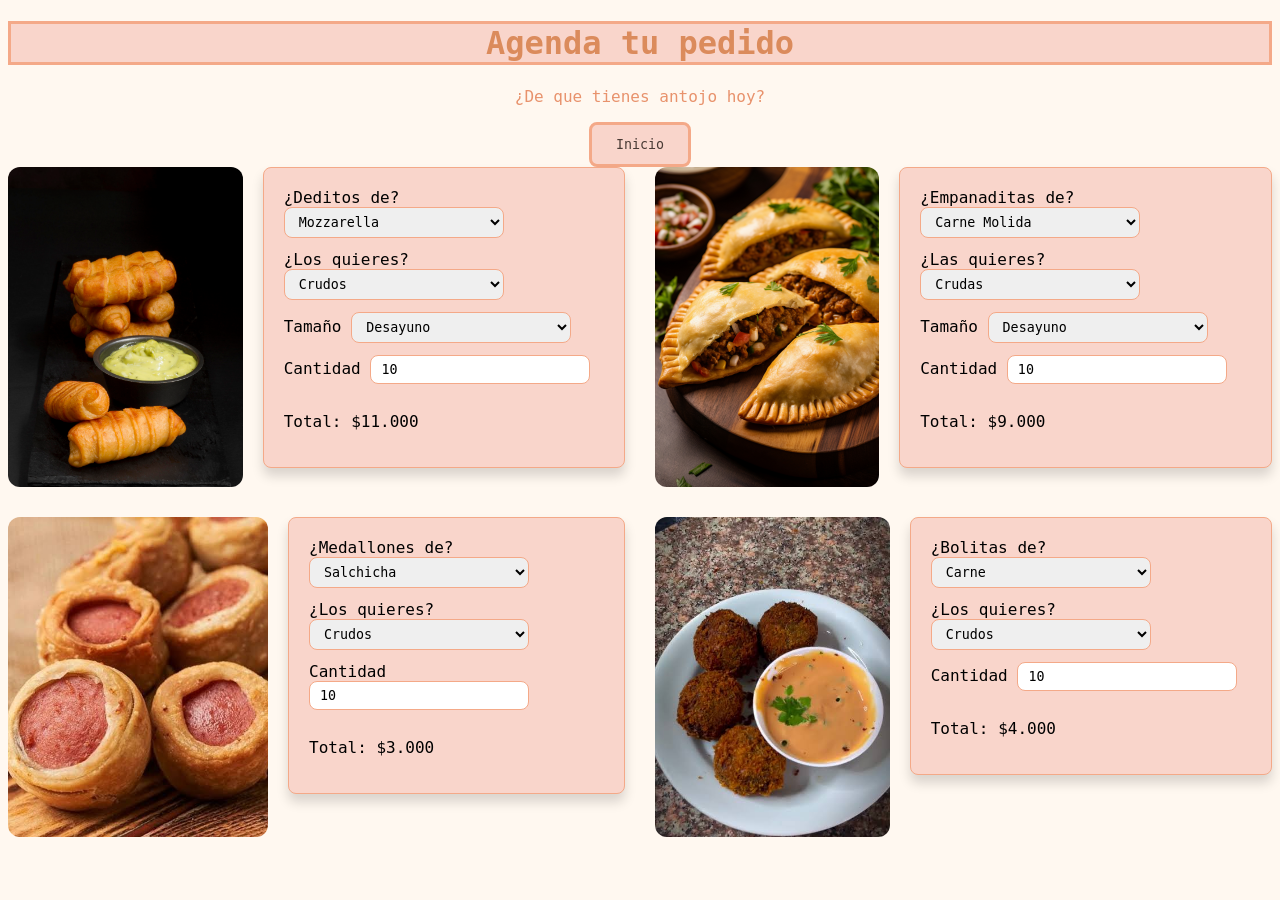
==== menu.html @ 490e7492 "Add files via upload" ====
<!DOCTYPE html>
<html lang="es">

<head>
    <meta charset="UTF-8">
    <meta name="viewport" content="width=device-width, initial-scale=1.0">
    <link rel="stylesheet" href="estilos_menu.css">
    <title>Menu</title>
</head>

<body>
    <h1 class="menu2">Agenda tu pedido</h1>
    <p class="descripcion">¿De que tienes antojo hoy?</p>
    <button class="menu"><a href="index.html">Inicio</a></button>
    <div class="catalogo">
        <div class="fila-productos">
            <img src="deditos4.jpg" alt="imagen del producto (Deditos)">
            <div class="productos">
                <label>
                    ¿Deditos de?
                    <select class="sabor">
                        <option value="700">Mozzarella</option>
                        <option value="300">Bocadillo</option>
                        <option value="300">Queso Costeño</option>
                        <option value="400">Mixto Bocadillo/Queso Costeño</option>
                        <option value="400">Mixto Bocadillo/Mozzarella</option>
                        <option value="400">Mixto Queso Costeño/Mozzarella</option>
                    </select>
                </label>
                <label>
                    ¿Los quieres?
                    <select class="estado-de-coccion">
                        <option value="100">Crudos</option>
                        <option value="200">Fritos</option>
                    </select>
                </label>
                <label>
                    Tamaño
                    <select class="porcion">
                        <option value="300">Desayuno</option>
                        <option value="100">Cóctel</option>
                        <option value="200">Merienda</option>
                    </select>
                </label>
                <label>
                    Cantidad
                    <input type="number" class="cantidad" value="10" min="10">
                </label>
                <p>Total: <span class="resultado">0</span></p>
            </div>
        </div>
        <div class="fila-productos">
            <img src="empanaditas1.jpg" alt="imagen del producto (Empanaditas)">
            <div class="productos">
                <label>
                    ¿Empanaditas de?
                    <select class="sabor">
                        <option value="500">Carne Molida</option>
                        <option value="500">Pollo</option>
                        <option value="500">Carne Desmechada</option>
                        <option value="500">Hawaiana</option>
                        <option value="500">Jamon con queso</option>
                    </select>
                </label>
                <label>
                    ¿Las quieres?
                    <select class="estado-de-coccion">
                        <option value="100">Crudas</option>
                        <option value="200">Fritas</option>
                    </select>
                </label>
                <label>
                    Tamaño
                    <select class="porcion">
                        <option value="300">Desayuno</option>
                        <option value="100">Cóctel</option>
                        <option value="200">Merienda</option>
                    </select>
                </label>
                <label>
                    Cantidad
                    <input type="number" class="cantidad" value="10" min="10">
                </label>
                <p>Total: <span class="resultado">0</span></p>
            </div>
        </div>
        <div class="fila-productos">
            <img src="medallon1.jpeg" alt="imagen del producto (Medallones)">
            <div class="productos">
                <label>
                    ¿Medallones de?
                    <select class="sabor">
                        <option value="200">Salchicha</option>
                        <option value="200">Pollo</option>
                    </select>
                </label>
                <label>
                    ¿Los quieres?
                    <select class="estado-de-coccion">
                        <option value="100">Crudos</option>
                        <option value="200">Fritos</option>
                    </select>
                </label>
                <label>
                    Cantidad
                    <input type="number" class="cantidad" value="10" min="10">
                </label>
                <p>Total: <span class="resultado">0</span></p>
            </div>
        </div>

        <div class="fila-productos">
            <img src="bolitasdecarne1.png" alt="imagen del producto (Bolitas de Carne y lenteja)">
            <div class="productos">
                <label>
                    ¿Bolitas de?
                    <select class="sabor">
                        <option value="300">Carne</option>
                        <option value="200">Lenteja</option>
                    </select>
                </label>
                <label>
                    ¿Los quieres?
                    <select class="estado-de-coccion">
                        <option value="100">Crudos</option>
                        <option value="200">Fritos</option>
                    </select>
                </label>
                <label>
                    Cantidad
                    <input type="number" class="cantidad" value="10" min="10">
                </label>
                <p>Total: <span class="resultado">0</span></p>
            </div>
        </div>
    </div>
    <script src="menu.js"></script>

</body>

</html>
---- estilos_menu.css ----
:root {
  --fondo: #FFF8F0;
  --texto: #4A3B35;
  --principal: #F4A988;
  --principal-hover: #E8926C;
  --acento: #F9D5CB;
}


a {
  text-decoration: none;
  color: inherit;
}


body{
    background-color: var(--fondo);
    font-family: Fira Code, monospace;
}

.descripcion{
    text-align: center;
    color: var(--principal-hover);
}

select, input{
    width: 220px;
    box-sizing: border-box;
    border: 1px solid var(--principal);
    border-radius: 8px;
    padding: 6px 10px;
    font-family: inherit;
}

.catalogo{
    display: grid;
    grid-template-columns: repeat(auto-fit, minmax(580px, 1fr));
    gap: 30px;
}

.fila-productos{
    display: flex;
    align-items: flex-start;
    min-height: 320px;
    gap: 20px;
   
}

 .fila-productos img{
    width: 260px;
    height: 320px;
    object-fit: cover;
    border-radius: 12px;
}

.productos{
    max-width: 700px;
    padding: 20px;
    border: 1px solid var(--principal);
    border-radius: 8px;
    background-color: var(--acento);
    box-shadow: 0 8px 12px rgba(0, 0, 0, 0.15);
    display: flex;
    flex-direction: column;gap: 12px;
    align-items: flex-start;
}

.menu2{
    text-align: center;
    color: #db8b5c;
    border:solid #F4A988;
    background-color: #F9D5CB ;
}

.menu{
    font-family: Fira Code, monospace;
    padding: 12px 24px;
    border-radius: 8px;
    color: var(--texto);
    text-align: center;
    border: solid var(--principal);
    background-color: var(--acento);
    transition: background-color 1.5s, font-size 1.5s;
    display: block;
    margin: 0 auto;
}

.menu:hover{
    font-family: Fira Code, monospace;
    font-size: 20px;
    color: goldenrod;
    background-color: var(--acento);
    transition: background-color 1.5s, font-size 1.5s;
    border: solid var(--principal-hover);
}
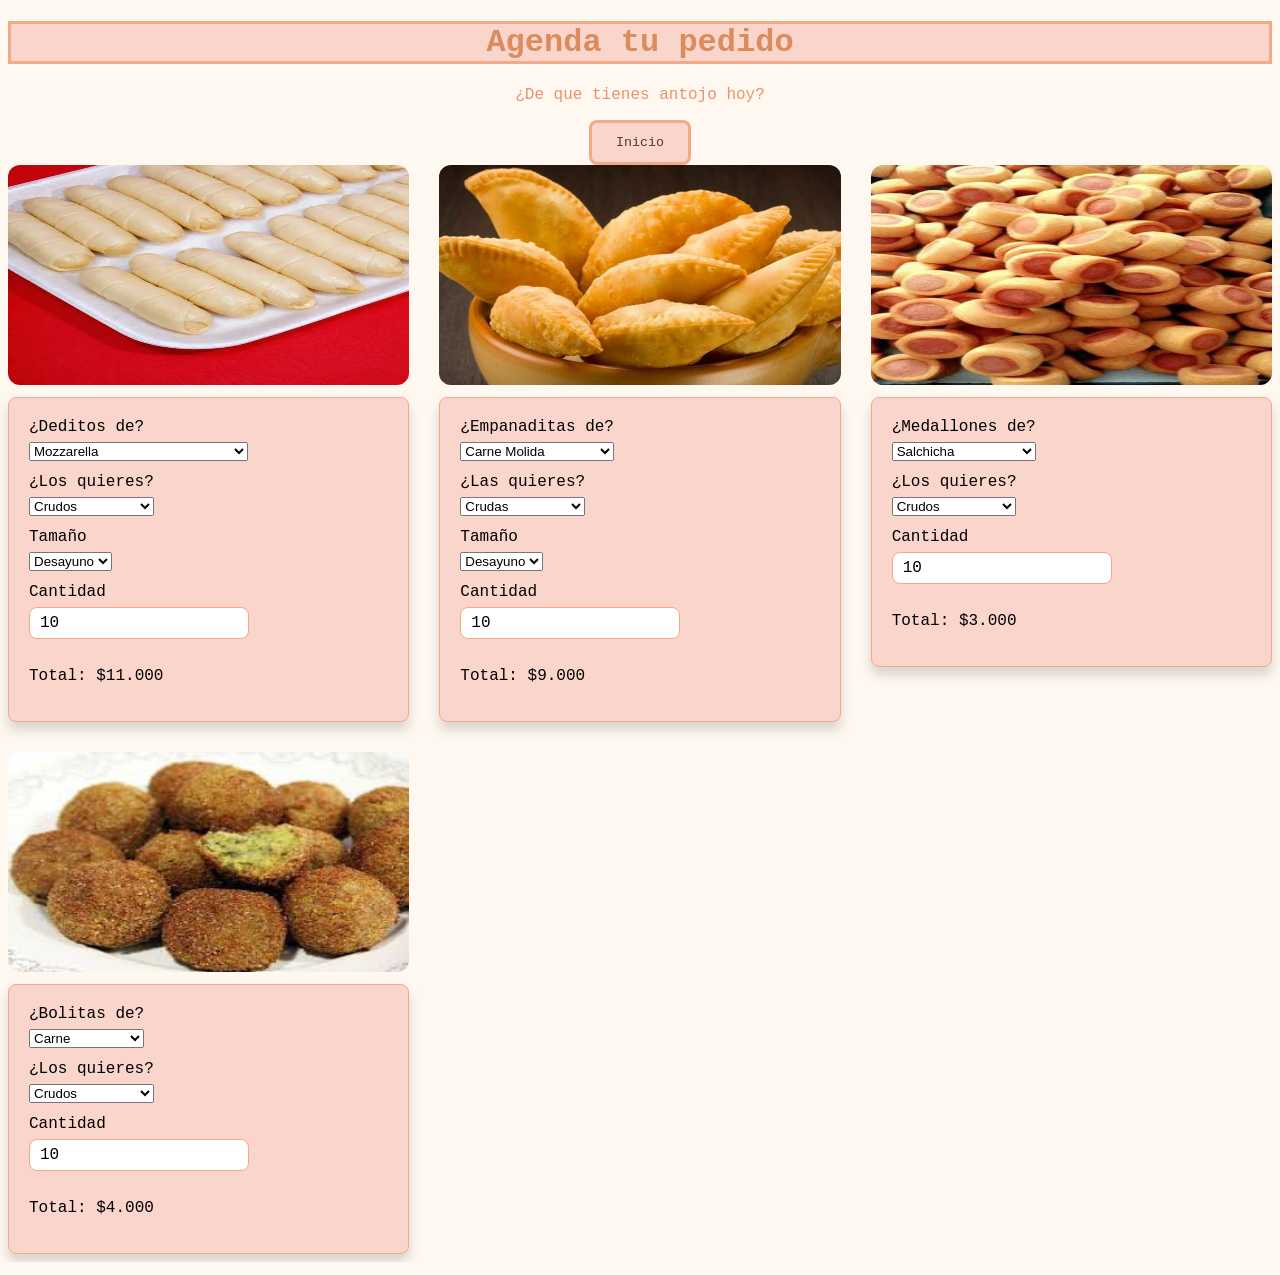
==== commit 301dd589: "Add files via upload" ====
--- a/menu.html
+++ b/menu.html
@@ -14,7 +14,7 @@
     <button class="menu"><a href="index.html">Inicio</a></button>
     <div class="catalogo">
         <div class="fila-productos">
-            <img src="deditos4.jpg" alt="imagen del producto (Deditos)">
+            <img src="deditos.jpg" alt="imagen del producto (Deditos)">
             <div class="productos">
                 <label>
                     ¿Deditos de?
@@ -50,7 +50,7 @@
             </div>
         </div>
         <div class="fila-productos">
-            <img src="empanaditas1.jpg" alt="imagen del producto (Empanaditas)">
+            <img src="empanaditas.jpg" alt="imagen del producto (Empanaditas)">
             <div class="productos">
                 <label>
                     ¿Empanaditas de?
@@ -85,7 +85,7 @@
             </div>
         </div>
         <div class="fila-productos">
-            <img src="medallon1.jpeg" alt="imagen del producto (Medallones)">
+            <img src="medallon.jpg" alt="imagen del producto (Medallones)">
             <div class="productos">
                 <label>
                     ¿Medallones de?
@@ -110,7 +110,7 @@
         </div>
 
         <div class="fila-productos">
-            <img src="bolitasdecarne1.png" alt="imagen del producto (Bolitas de Carne y lenteja)">
+            <img src="bolitasdecarne.jpg" alt="imagen del producto (Bolitas de Carne y lenteja)">
             <div class="productos">
                 <label>
                     ¿Bolitas de?
--- a/estilos_menu.css
+++ b/estilos_menu.css
@@ -1,59 +1,81 @@
 :root {
-  --fondo: #FFF8F0;
-  --texto: #4A3B35;
-  --principal: #F4A988;
-  --principal-hover: #E8926C;
-  --acento: #F9D5CB;
+    --fondo: #FFF8F0;
+    --texto: #4A3B35;
+    --principal: #F4A988;
+    --principal-hover: #E8926C;
+    --acento: #F9D5CB;
+}
+
+*, *::before, *::after {
+    box-sizing: border-box;
+}
+
+img {
+    max-width: 100%;
 }
 
 
 a {
-  text-decoration: none;
-  color: inherit;
+    text-decoration: none;
+    color: inherit;
 }
 
 
-body{
+body {
     background-color: var(--fondo);
     font-family: Fira Code, monospace;
 }
 
-.descripcion{
+.descripcion {
     text-align: center;
     color: var(--principal-hover);
 }
 
-select, input{
+label {
+    display: flex;
+    flex-direction: column;
+    gap: 6px;
+}
+
+deditos4.jpg
+select,
+input {
     width: 220px;
     box-sizing: border-box;
     border: 1px solid var(--principal);
     border-radius: 8px;
     padding: 6px 10px;
     font-family: inherit;
+    max-width: 100%;
+    font-size: 16px;
 }
 
-.catalogo{
+@media (max-width: 600px) {
+    h1 {
+        font-size: 20px;
+    }
+}
+
+.fila-productos {
+    display: flex;
+    flex-direction: column;
+    gap: 12px;
+}
+
+.fila-productos img {
+    width: 100%;
+    height: 220px;
+    border-radius: 12px;
+    object-position: center 50%;
+}
+
+.catalogo {
     display: grid;
-    grid-template-columns: repeat(auto-fit, minmax(580px, 1fr));
+    grid-template-columns: repeat(auto-fit, minmax(min(100%, 300px), 1fr));
     gap: 30px;
 }
 
-.fila-productos{
-    display: flex;
-    align-items: flex-start;
-    min-height: 320px;
-    gap: 20px;
-   
-}
-
- .fila-productos img{
-    width: 260px;
-    height: 320px;
-    object-fit: cover;
-    border-radius: 12px;
-}
-
-.productos{
+.productos {
     max-width: 700px;
     padding: 20px;
     border: 1px solid var(--principal);
@@ -61,18 +83,19 @@
     background-color: var(--acento);
     box-shadow: 0 8px 12px rgba(0, 0, 0, 0.15);
     display: flex;
-    flex-direction: column;gap: 12px;
+    flex-direction: column;
+    gap: 12px;
     align-items: flex-start;
 }
 
-.menu2{
+.menu2 {
     text-align: center;
     color: #db8b5c;
-    border:solid #F4A988;
-    background-color: #F9D5CB ;
+    border: solid #F4A988;
+    background-color: #F9D5CB;
 }
 
-.menu{
+.menu {
     font-family: Fira Code, monospace;
     padding: 12px 24px;
     border-radius: 8px;
@@ -85,11 +108,11 @@
     margin: 0 auto;
 }
 
-.menu:hover{
+.menu:hover {
     font-family: Fira Code, monospace;
     font-size: 20px;
     color: goldenrod;
     background-color: var(--acento);
     transition: background-color 1.5s, font-size 1.5s;
     border: solid var(--principal-hover);
-}
+}
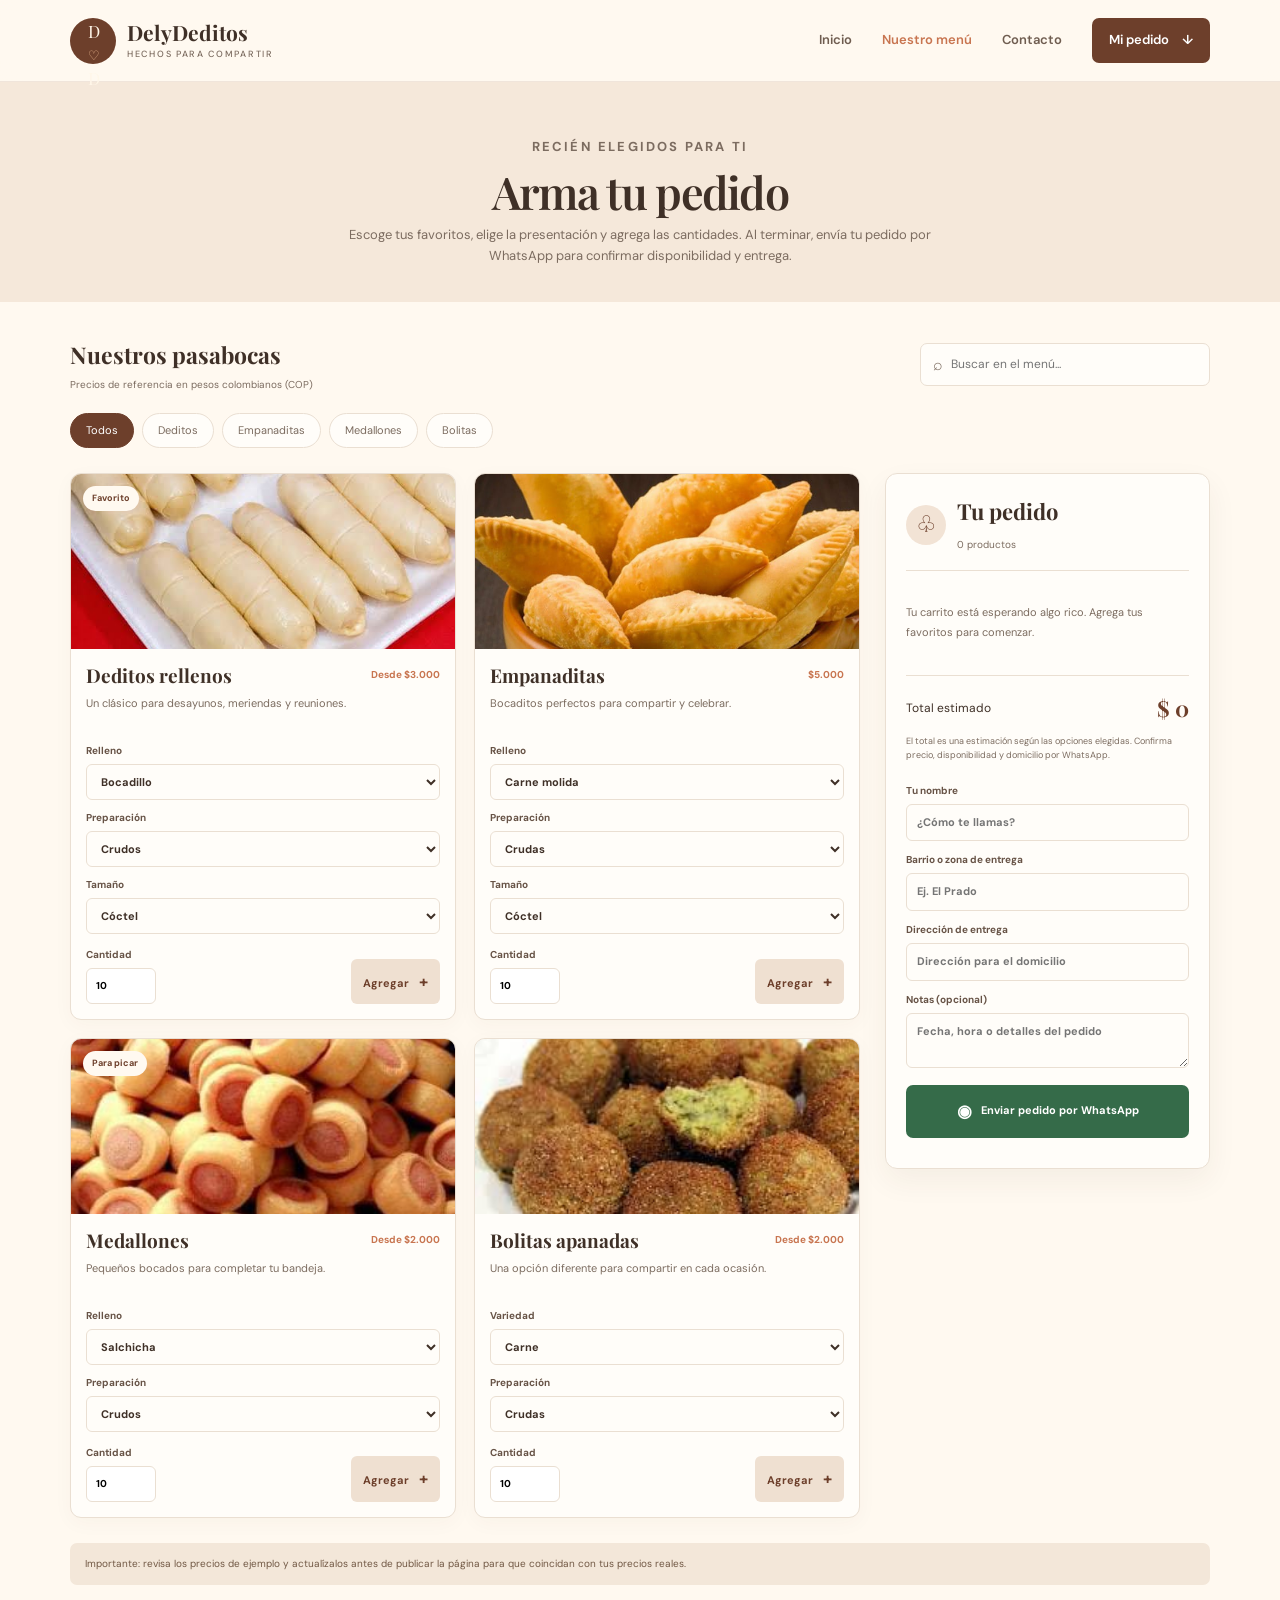
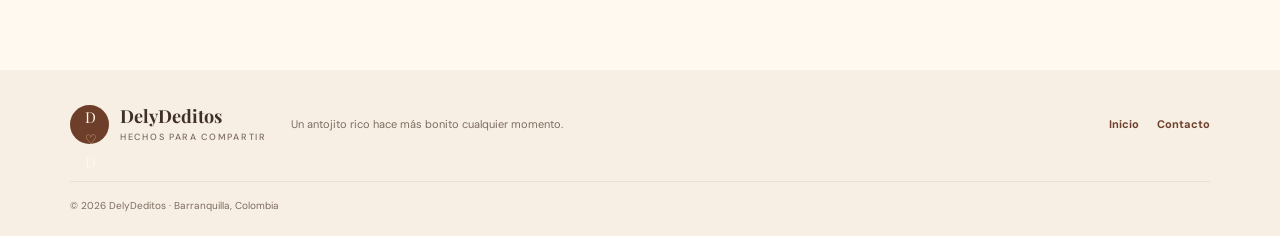
==== commit c3bcd208: "Add files via upload" ====
--- a/menu.html
+++ b/menu.html
@@ -1,141 +1,85 @@
-<!DOCTYPE html>
-<html lang="es">
-
-<head>
-    <meta charset="UTF-8">
-    <meta name="viewport" content="width=device-width, initial-scale=1.0">
-    <link rel="stylesheet" href="estilos_menu.css">
-    <title>Menu</title>
-</head>
-
-<body>
-    <h1 class="menu2">Agenda tu pedido</h1>
-    <p class="descripcion">¿De que tienes antojo hoy?</p>
-    <button class="menu"><a href="index.html">Inicio</a></button>
-    <div class="catalogo">
-        <div class="fila-productos">
-            <img src="deditos.jpg" alt="imagen del producto (Deditos)">
-            <div class="productos">
-                <label>
-                    ¿Deditos de?
-                    <select class="sabor">
-                        <option value="700">Mozzarella</option>
-                        <option value="300">Bocadillo</option>
-                        <option value="300">Queso Costeño</option>
-                        <option value="400">Mixto Bocadillo/Queso Costeño</option>
-                        <option value="400">Mixto Bocadillo/Mozzarella</option>
-                        <option value="400">Mixto Queso Costeño/Mozzarella</option>
-                    </select>
-                </label>
-                <label>
-                    ¿Los quieres?
-                    <select class="estado-de-coccion">
-                        <option value="100">Crudos</option>
-                        <option value="200">Fritos</option>
-                    </select>
-                </label>
-                <label>
-                    Tamaño
-                    <select class="porcion">
-                        <option value="300">Desayuno</option>
-                        <option value="100">Cóctel</option>
-                        <option value="200">Merienda</option>
-                    </select>
-                </label>
-                <label>
-                    Cantidad
-                    <input type="number" class="cantidad" value="10" min="10">
-                </label>
-                <p>Total: <span class="resultado">0</span></p>
-            </div>
-        </div>
-        <div class="fila-productos">
-            <img src="empanaditas.jpg" alt="imagen del producto (Empanaditas)">
-            <div class="productos">
-                <label>
-                    ¿Empanaditas de?
-                    <select class="sabor">
-                        <option value="500">Carne Molida</option>
-                        <option value="500">Pollo</option>
-                        <option value="500">Carne Desmechada</option>
-                        <option value="500">Hawaiana</option>
-                        <option value="500">Jamon con queso</option>
-                    </select>
-                </label>
-                <label>
-                    ¿Las quieres?
-                    <select class="estado-de-coccion">
-                        <option value="100">Crudas</option>
-                        <option value="200">Fritas</option>
-                    </select>
-                </label>
-                <label>
-                    Tamaño
-                    <select class="porcion">
-                        <option value="300">Desayuno</option>
-                        <option value="100">Cóctel</option>
-                        <option value="200">Merienda</option>
-                    </select>
-                </label>
-                <label>
-                    Cantidad
-                    <input type="number" class="cantidad" value="10" min="10">
-                </label>
-                <p>Total: <span class="resultado">0</span></p>
-            </div>
-        </div>
-        <div class="fila-productos">
-            <img src="medallon.jpg" alt="imagen del producto (Medallones)">
-            <div class="productos">
-                <label>
-                    ¿Medallones de?
-                    <select class="sabor">
-                        <option value="200">Salchicha</option>
-                        <option value="200">Pollo</option>
-                    </select>
-                </label>
-                <label>
-                    ¿Los quieres?
-                    <select class="estado-de-coccion">
-                        <option value="100">Crudos</option>
-                        <option value="200">Fritos</option>
-                    </select>
-                </label>
-                <label>
-                    Cantidad
-                    <input type="number" class="cantidad" value="10" min="10">
-                </label>
-                <p>Total: <span class="resultado">0</span></p>
-            </div>
-        </div>
-
-        <div class="fila-productos">
-            <img src="bolitasdecarne.jpg" alt="imagen del producto (Bolitas de Carne y lenteja)">
-            <div class="productos">
-                <label>
-                    ¿Bolitas de?
-                    <select class="sabor">
-                        <option value="300">Carne</option>
-                        <option value="200">Lenteja</option>
-                    </select>
-                </label>
-                <label>
-                    ¿Los quieres?
-                    <select class="estado-de-coccion">
-                        <option value="100">Crudos</option>
-                        <option value="200">Fritos</option>
-                    </select>
-                </label>
-                <label>
-                    Cantidad
-                    <input type="number" class="cantidad" value="10" min="10">
-                </label>
-                <p>Total: <span class="resultado">0</span></p>
-            </div>
-        </div>
-    </div>
-    <script src="menu.js"></script>
-
-</body>
-
+<!DOCTYPE html>
+<html lang="es">
+<head>
+  <meta charset="UTF-8">
+  <meta name="viewport" content="width=device-width, initial-scale=1.0">
+  <meta name="theme-color" content="#6d3f2b">
+  <meta name="description" content="Arma tu pedido de pasabocas DelyDeditos y envíalo por WhatsApp en Barranquilla.">
+  <title>Menú y pedidos | DelyDeditos</title>
+  <link rel="stylesheet" href="estilos.css">
+  <link rel="stylesheet" href="estilos_menu.css">
+</head>
+<body>
+  <header class="site-header">
+    <a class="brand" href="index.html"><span class="brand-mark">D<span>♡</span>D</span><span class="brand-name">DelyDeditos<small>Hechos para compartir</small></span></a>
+    <button class="nav-toggle" aria-label="Abrir menú" aria-expanded="false">☰</button>
+    <nav class="main-nav" aria-label="Navegación principal"><a href="index.html">Inicio</a><a class="active" href="menu.html">Nuestro menú</a><a href="redes.html">Contacto</a><a class="nav-cta" href="#carrito">Mi pedido <span>↓</span></a></nav>
+  </header>
+  <main>
+    <section class="page-intro"><p class="eyebrow">RECIÉN ELEGIDOS PARA TI</p><h1>Arma tu pedido</h1><p>Escoge tus favoritos, elige la presentación y agrega las cantidades. Al terminar, envía tu pedido por WhatsApp para confirmar disponibilidad y entrega.</p></section>
+    <div class="wrap page-main">
+      <div class="menu-toolbar"><div><strong>Nuestros pasabocas</strong><small>Precios de referencia en pesos colombianos (COP)</small></div><label class="search-box"><span>⌕</span><input id="buscar-producto" type="search" placeholder="Buscar en el menú..." aria-label="Buscar productos"></label></div>
+      <div class="category-pills" aria-label="Filtrar productos">
+        <button class="filter-pill active" data-filter="todos">Todos</button><button class="filter-pill" data-filter="deditos">Deditos</button><button class="filter-pill" data-filter="empanaditas">Empanaditas</button><button class="filter-pill" data-filter="medallones">Medallones</button><button class="filter-pill" data-filter="bolitas">Bolitas</button>
+      </div>
+      <div class="menu-layout">
+        <section class="product-grid" id="lista-productos" aria-label="Productos">
+          <article class="product-card" data-category="deditos" data-name="deditos rellenos">
+            <div class="product-image"><img src="deditos.jpg" alt="Deditos rellenos"><span class="product-label">Favorito</span></div>
+            <div class="product-body"><div class="product-title-row"><h2>Deditos rellenos</h2><span class="product-price">Desde $3.000</span></div><p>Un clásico para desayunos, meriendas y reuniones.</p>
+              <label>Relleno<select class="option-flavor"><option value="Bocadillo" data-price="3000">Bocadillo</option><option value="Queso costeño" data-price="3000">Queso costeño</option><option value="Bocadillo y queso costeño" data-price="4000">Bocadillo + queso costeño</option><option value="Mozzarella" data-price="7000">Mozzarella</option><option value="Bocadillo y mozzarella" data-price="5000">Bocadillo + mozzarella</option><option value="Queso costeño y mozzarella" data-price="5000">Queso costeño + mozzarella</option></select></label>
+              <label>Preparación<select class="option-cooking"><option value="Crudos">Crudos</option><option value="Fritos">Fritos</option></select></label>
+              <label>Tamaño<select class="option-size"><option value="Cóctel" data-extra="0">Cóctel</option><option value="Merienda" data-extra="1000">Merienda</option><option value="Desayuno" data-extra="2000">Desayuno</option></select></label>
+              <div class="product-bottom"><label class="qty-label">Cantidad<input class="product-qty" type="number" min="1" max="500" value="10"></label><button class="add-button" data-product="Deditos rellenos">Agregar <span>+</span></button></div>
+            </div>
+          </article>
+          <article class="product-card" data-category="empanaditas" data-name="empanaditas">
+            <div class="product-image"><img src="empanaditas.jpg" alt="Empanaditas doradas"></div>
+            <div class="product-body"><div class="product-title-row"><h2>Empanaditas</h2><span class="product-price">$5.000</span></div><p>Bocaditos perfectos para compartir y celebrar.</p>
+              <label>Relleno<select class="option-flavor"><option value="Carne molida" data-price="5000">Carne molida</option><option value="Pollo" data-price="5000">Pollo</option><option value="Carne desmechada" data-price="5000">Carne desmechada</option><option value="Hawaiana" data-price="5000">Hawaiana</option><option value="Jamón y queso" data-price="5000">Jamón y queso</option></select></label>
+              <label>Preparación<select class="option-cooking"><option value="Crudas">Crudas</option><option value="Fritas">Fritas</option></select></label>
+              <label>Tamaño<select class="option-size"><option value="Cóctel" data-extra="0">Cóctel</option><option value="Merienda" data-extra="1000">Merienda</option><option value="Desayuno" data-extra="2000">Desayuno</option></select></label>
+              <div class="product-bottom"><label class="qty-label">Cantidad<input class="product-qty" type="number" min="1" max="500" value="10"></label><button class="add-button" data-product="Empanaditas">Agregar <span>+</span></button></div>
+            </div>
+          </article>
+          <article class="product-card" data-category="medallones" data-name="medallones salchicha pollo">
+            <div class="product-image"><img src="medallon.jpg" alt="Medallones de salchicha"><span class="product-label">Para picar</span></div>
+            <div class="product-body"><div class="product-title-row"><h2>Medallones</h2><span class="product-price">Desde $2.000</span></div><p>Pequeños bocados para completar tu bandeja.</p>
+              <label>Relleno<select class="option-flavor"><option value="Salchicha" data-price="2000">Salchicha</option><option value="Pollo" data-price="2000">Pollo</option></select></label>
+              <label>Preparación<select class="option-cooking"><option value="Crudos">Crudos</option><option value="Fritos">Fritos</option></select></label>
+              <div class="product-bottom"><label class="qty-label">Cantidad<input class="product-qty" type="number" min="1" max="500" value="10"></label><button class="add-button" data-product="Medallones">Agregar <span>+</span></button></div>
+            </div>
+          </article>
+          <article class="product-card" data-category="bolitas" data-name="bolitas carne lenteja apanadas">
+            <div class="product-image"><img src="bolitasdecarne.jpg" alt="Bolitas apanadas de carne y lenteja"></div>
+            <div class="product-body"><div class="product-title-row"><h2>Bolitas apanadas</h2><span class="product-price">Desde $2.000</span></div><p>Una opción diferente para compartir en cada ocasión.</p>
+              <label>Variedad<select class="option-flavor"><option value="Carne" data-price="3000">Carne</option><option value="Lenteja" data-price="2000">Lenteja</option></select></label>
+              <label>Preparación<select class="option-cooking"><option value="Crudas">Crudas</option><option value="Fritas">Fritas</option></select></label>
+              <div class="product-bottom"><label class="qty-label">Cantidad<input class="product-qty" type="number" min="1" max="500" value="10"></label><button class="add-button" data-product="Bolitas apanadas">Agregar <span>+</span></button></div>
+            </div>
+          </article>
+        </section>
+
+        <aside class="cart-panel" id="carrito">
+          <div class="cart-heading"><span class="cart-icon">♧</span><div><h2>Tu pedido</h2><small id="cart-count">0 productos</small></div></div>
+          <div id="cart-items" class="cart-items"><p class="empty-cart">Tu carrito está esperando algo rico. Agrega tus favoritos para comenzar.</p></div>
+          <div class="cart-total"><span>Total estimado</span><strong id="cart-total">$0</strong></div>
+          <p class="cart-disclaimer">El total es una estimación según las opciones elegidas. Confirma precio, disponibilidad y domicilio por WhatsApp.</p>
+          <form id="checkout-form" class="checkout-form">
+            <label>Tu nombre<input id="customer-name" type="text" placeholder="¿Cómo te llamas?" required maxlength="80"></label>
+            <label>Barrio o zona de entrega<input id="customer-zone" type="text" placeholder="Ej. El Prado" required maxlength="100"></label>
+            <label>Dirección de entrega<input id="customer-address" type="text" placeholder="Dirección para el domicilio" required maxlength="160"></label>
+            <label>Notas (opcional)<textarea id="customer-notes" rows="2" placeholder="Fecha, hora o detalles del pedido" maxlength="400"></textarea></label>
+            <button class="whatsapp-button" type="submit"><span>◉</span> Enviar pedido por WhatsApp</button>
+          </form>
+          <p id="checkout-message" class="checkout-message" role="status"></p>
+        </aside>
+      </div>
+      <p class="price-note">Importante: revisa los precios de ejemplo y actualízalos antes de publicar la página para que coincidan con tus precios reales.</p>
+    </div>
+  </main>
+  <footer class="site-footer"><div class="wrap footer-inner"><a class="brand footer-brand" href="index.html"><span class="brand-mark">D<span>♡</span>D</span><span class="brand-name">DelyDeditos<small>Hechos para compartir</small></span></a><p>Un antojito rico hace más bonito cualquier momento.</p><div class="footer-links"><a href="index.html">Inicio</a><a href="redes.html">Contacto</a></div><small class="copyright">© <span id="year"></span> DelyDeditos · Barranquilla, Colombia</small></div></footer>
+  <script src="sitio.js"></script>
+  <script src="menu.js"></script>
+</body>
 </html>
--- a/estilos.css
+++ b/estilos.css
@@ -0,0 +1,17 @@
+@import url('https://fonts.googleapis.com/css2?family=DM+Sans:wght@400;500;600;700&family=Playfair+Display:ital,wght@0,500;0,600;0,700;1,500;1,600&display=swap');
+
+:root{--cream:#fff9f0;--paper:#fffdf9;--ink:#3f3027;--muted:#7c6c60;--brown:#6d3f2b;--brown-dark:#4d2d21;--terracotta:#c87550;--peach:#f4d7c5;--sage:#87947b;--line:#eadfd2;--shadow:0 18px 45px rgba(76,47,31,.10)}
+*{box-sizing:border-box}html{scroll-behavior:smooth;scroll-padding-top:90px}body{margin:0;background:var(--cream);color:var(--ink);font-family:'DM Sans',Arial,sans-serif;line-height:1.6}img{display:block;max-width:100%;width:100%;object-fit:cover}a{color:inherit;text-decoration:none}button,input,select,textarea{font:inherit}.wrap{width:min(1140px,calc(100% - 44px));margin-inline:auto}
+.site-header{height:82px;display:flex;align-items:center;justify-content:space-between;padding:0 max(22px,calc((100% - 1140px)/2));background:rgba(255,249,240,.94);border-bottom:1px solid rgba(109,63,43,.10);position:sticky;top:0;z-index:20;backdrop-filter:blur(12px)}
+.brand{display:flex;align-items:center;gap:11px}.brand-mark{width:46px;height:46px;border-radius:50%;background:var(--brown);color:#fff7e9;display:grid;place-items:center;font-family:'Playfair Display',serif;font-size:17px;letter-spacing:-2px;position:relative}.brand-mark span{color:#e9b68e;font-size:13px;margin:0 1px}.brand-name{font-family:'Playfair Display',serif;font-weight:700;font-size:21px;line-height:1.05}.brand-name small{display:block;font:500 9px 'DM Sans',sans-serif;letter-spacing:1.7px;text-transform:uppercase;color:var(--muted);margin-top:5px}
+.main-nav{display:flex;align-items:center;gap:30px;font-size:13px;font-weight:600}.main-nav>a:not(.nav-cta){color:#6f5d50}.main-nav>a.active,.main-nav>a:hover{color:var(--terracotta)}.nav-cta{padding:12px 17px;background:var(--brown);color:white;border-radius:7px}.nav-cta span{margin-left:10px}.nav-toggle{display:none;border:0;background:transparent;color:var(--brown);font-size:25px}
+.hero{display:grid;grid-template-columns:1.02fr .98fr;gap:65px;align-items:center;padding-top:70px;padding-bottom:75px;min-height:570px}.eyebrow{font-size:10px;letter-spacing:2.2px;font-weight:700;color:var(--terracotta);margin:0 0 18px}.eyebrow span{display:inline-block;width:22px;height:2px;background:var(--terracotta);vertical-align:middle;margin-right:9px}.hero h1,.section h2,.occasion-section h2,.page-intro h1{font-family:'Playfair Display',Georgia,serif;font-size:clamp(42px,5vw,65px);font-weight:600;line-height:1.08;letter-spacing:-1.7px;margin:0 0 22px}.hero h1 em,.occasion-section h2 em{color:var(--terracotta);font-weight:500}.hero-text{max-width:480px;color:var(--muted);font-size:15px;line-height:1.85;margin:0 0 28px}.hero-actions{display:flex;gap:12px;flex-wrap:wrap}.button{display:inline-flex;align-items:center;justify-content:center;gap:18px;padding:14px 19px;border-radius:7px;font-size:12px;font-weight:700;transition:transform .2s,background .2s}.button:hover{transform:translateY(-2px)}.button-primary{background:var(--brown);color:#fff}.button-primary:hover{background:var(--brown-dark)}.button-soft{background:#f2e4d6;color:var(--brown)}.hero-note{display:flex;align-items:center;gap:12px;margin-top:35px}.note-icon{width:35px;height:35px;border:1px solid #d9bda7;border-radius:50%;display:grid;place-items:center;color:var(--terracotta);font-size:20px}.hero-note strong,.hero-note small{display:block}.hero-note strong{font-size:12px}.hero-note small{font-size:10px;color:var(--muted);margin-top:2px}
+.hero-visual{position:relative;padding:0 24px 24px 0}.hero-photo{height:410px;border-radius:48% 48% 12px 12px;overflow:hidden;background:var(--peach);box-shadow:var(--shadow)}.hero-photo img{height:100%;object-position:center}.hero-visual:before{content:"";position:absolute;inset:18px 5px 5px 20px;border:1px solid #d8b79e;border-radius:48% 48% 12px 12px;z-index:-1}.floating-note{position:absolute;bottom:0;left:-28px;background:var(--paper);box-shadow:var(--shadow);border-radius:10px;padding:15px 18px;display:flex;align-items:center;gap:12px}.floating-note>span{font-size:25px;color:var(--terracotta)}.floating-note strong,.floating-note small{display:block}.floating-note strong{font-family:'Playfair Display',serif;font-size:14px}.floating-note small{font-size:10px;color:var(--muted);margin-top:3px}.hero-stamp{position:absolute;right:0;top:28px;width:77px;height:77px;border-radius:50%;background:var(--sage);color:white;display:grid;place-content:center;text-align:center;font-size:10px;font-weight:700;line-height:1.35;letter-spacing:1px;transform:rotate(9deg);border:4px solid var(--cream)}
+.trust-strip{background:#f2e6d8;border-block:1px solid #eadaca}.trust-inner{display:grid;grid-template-columns:repeat(3,1fr);padding:22px 0;gap:20px}.trust-inner>div{display:flex;align-items:center;justify-content:center;gap:12px}.trust-icon{width:40px;height:40px;border:1px solid #d6bda8;border-radius:50%;display:grid;place-items:center;font-size:20px;color:var(--brown)}.trust-inner strong,.trust-inner small{display:block}.trust-inner strong{font-size:12px}.trust-inner small{font-size:10px;color:var(--muted);margin-top:3px}
+.section{padding-top:82px;padding-bottom:88px}.section-heading{display:flex;align-items:end;justify-content:space-between;margin-bottom:28px}.section .eyebrow{margin-bottom:9px}.section h2{font-size:38px;letter-spacing:-.7px;margin:0}.text-link{font-size:12px;font-weight:700;color:var(--brown);padding-bottom:7px}.text-link span{margin-left:8px;color:var(--terracotta)}.featured-grid{display:grid;grid-template-columns:repeat(3,1fr);gap:22px}.food-card{background:var(--paper);border:1px solid var(--line);border-radius:12px;overflow:hidden;transition:transform .25s,box-shadow .25s}.food-card:hover{transform:translateY(-4px);box-shadow:var(--shadow)}.food-photo{height:230px;position:relative;background:#f1dfce;overflow:hidden}.food-photo img{height:100%;transition:transform .35s}.food-card:hover .food-photo img{transform:scale(1.04)}.food-tag{position:absolute;left:14px;top:14px;background:var(--cream);padding:6px 10px;border-radius:20px;font-size:9px;font-weight:700;color:var(--brown)}.food-info{padding:20px}.food-info h3{font-family:'Playfair Display',serif;font-size:21px;margin:0 0 7px}.food-info p{font-size:12px;line-height:1.7;color:var(--muted);margin:0 0 15px}.food-info>a{font-size:11px;font-weight:700;color:var(--terracotta)}.food-info>a span{margin-left:8px}
+.occasion-section{background:var(--brown);color:#fff8ed;padding:48px 0}.occasion-inner{display:grid;grid-template-columns:1fr 1fr auto;gap:35px;align-items:center}.occasion-section .eyebrow{color:#e8b58d;margin-bottom:10px}.occasion-section h2{font-size:35px;margin:0}.occasion-section h2 em{color:#e8b58d}.occasion-inner>p{color:#e8d8c9;font-size:13px;line-height:1.9;max-width:360px}.button-light{background:#fff4e6;color:var(--brown);white-space:nowrap}
+.site-footer{padding:35px 0 22px;background:#f8efe4}.footer-inner{display:flex;align-items:center;gap:24px;flex-wrap:wrap}.footer-brand .brand-mark{width:39px;height:39px;font-size:15px}.footer-brand .brand-name{font-size:18px}.footer-inner>p{font-size:11px;color:var(--muted);margin-right:auto}.footer-links{display:flex;gap:18px;font-size:11px;font-weight:700;color:var(--brown)}.copyright{width:100%;border-top:1px solid var(--line);padding-top:16px;margin-top:12px;font-size:10px;color:var(--muted)}
+.page-intro{text-align:center;padding:55px 0 35px;background:#f5e8da}.page-intro .eyebrow{margin-bottom:9px}.page-intro h1{font-size:45px;margin-bottom:10px}.page-intro p{color:var(--muted);font-size:13px;margin:0 auto;max-width:600px}.page-main{padding-top:35px;padding-bottom:75px}
+@media(max-width:850px){.main-nav{gap:17px}.hero{gap:35px}.hero-photo{height:360px}.occasion-inner{grid-template-columns:1fr 1fr}.occasion-inner .button{grid-column:2;justify-self:start}.food-photo{height:190px}}
+@media(max-width:650px){.wrap{width:min(100% - 32px,520px)}.site-header{height:72px;padding:0 16px}.brand-mark{width:40px;height:40px}.brand-name{font-size:19px}.nav-toggle{display:block}.main-nav{display:none;position:absolute;top:71px;left:0;right:0;padding:16px;background:var(--paper);border-bottom:1px solid var(--line);flex-direction:column;align-items:stretch;gap:0;box-shadow:0 12px 20px #4d2d2110}.main-nav.open{display:flex}.main-nav>a{padding:13px 10px}.main-nav .nav-cta{text-align:center;margin-top:7px}.hero{grid-template-columns:1fr;gap:35px;padding-top:45px;padding-bottom:50px}.hero h1{font-size:46px}.hero-text{font-size:14px}.hero-visual{max-width:460px;width:100%;margin:auto;padding-right:15px}.hero-photo{height:330px}.floating-note{left:-4px}.hero-stamp{right:-2px;width:67px;height:67px}.trust-inner{grid-template-columns:1fr;padding:13px 0;gap:0}.trust-inner>div{justify-content:flex-start;padding:10px 5px}.trust-icon{width:35px;height:35px}.section{padding-top:55px;padding-bottom:58px}.section-heading{align-items:flex-start;gap:12px;flex-direction:column}.section h2{font-size:32px}.featured-grid{grid-template-columns:1fr;gap:16px}.food-photo{height:240px}.food-info{padding:18px}.occasion-section{padding:38px 0}.occasion-inner{grid-template-columns:1fr;gap:14px}.occasion-section h2{font-size:32px}.occasion-inner .button{grid-column:auto}.footer-inner{gap:15px}.footer-inner>p{width:100%;margin:0}.footer-links{margin-left:auto}.page-intro{padding:42px 0 28px}.page-intro h1{font-size:37px}}
+@media(prefers-reduced-motion:reduce){html{scroll-behavior:auto}*,*::before,*::after{transition:none!important}}
--- a/estilos_menu.css
+++ b/estilos_menu.css
@@ -1,118 +1,7 @@
-:root {
-    --fondo: #FFF8F0;
-    --texto: #4A3B35;
-    --principal: #F4A988;
-    --principal-hover: #E8926C;
-    --acento: #F9D5CB;
-}
-
-*, *::before, *::after {
-    box-sizing: border-box;
-}
-
-img {
-    max-width: 100%;
-}
-
-
-a {
-    text-decoration: none;
-    color: inherit;
-}
-
-
-body {
-    background-color: var(--fondo);
-    font-family: Fira Code, monospace;
-}
-
-.descripcion {
-    text-align: center;
-    color: var(--principal-hover);
-}
-
-label {
-    display: flex;
-    flex-direction: column;
-    gap: 6px;
-}
-
-deditos4.jpg
-select,
-input {
-    width: 220px;
-    box-sizing: border-box;
-    border: 1px solid var(--principal);
-    border-radius: 8px;
-    padding: 6px 10px;
-    font-family: inherit;
-    max-width: 100%;
-    font-size: 16px;
-}
-
-@media (max-width: 600px) {
-    h1 {
-        font-size: 20px;
-    }
-}
-
-.fila-productos {
-    display: flex;
-    flex-direction: column;
-    gap: 12px;
-}
-
-.fila-productos img {
-    width: 100%;
-    height: 220px;
-    border-radius: 12px;
-    object-position: center 50%;
-}
-
-.catalogo {
-    display: grid;
-    grid-template-columns: repeat(auto-fit, minmax(min(100%, 300px), 1fr));
-    gap: 30px;
-}
-
-.productos {
-    max-width: 700px;
-    padding: 20px;
-    border: 1px solid var(--principal);
-    border-radius: 8px;
-    background-color: var(--acento);
-    box-shadow: 0 8px 12px rgba(0, 0, 0, 0.15);
-    display: flex;
-    flex-direction: column;
-    gap: 12px;
-    align-items: flex-start;
-}
-
-.menu2 {
-    text-align: center;
-    color: #db8b5c;
-    border: solid #F4A988;
-    background-color: #F9D5CB;
-}
-
-.menu {
-    font-family: Fira Code, monospace;
-    padding: 12px 24px;
-    border-radius: 8px;
-    color: var(--texto);
-    text-align: center;
-    border: solid var(--principal);
-    background-color: var(--acento);
-    transition: background-color 1.5s, font-size 1.5s;
-    display: block;
-    margin: 0 auto;
-}
-
-.menu:hover {
-    font-family: Fira Code, monospace;
-    font-size: 20px;
-    color: goldenrod;
-    background-color: var(--acento);
-    transition: background-color 1.5s, font-size 1.5s;
-    border: solid var(--principal-hover);
-}+/* Estilos adicionales del menú y el carrito */
+.menu-toolbar{display:flex;align-items:center;justify-content:space-between;gap:20px;margin-bottom:20px}.menu-toolbar strong,.menu-toolbar small{display:block}.menu-toolbar strong{font-family:'Playfair Display',serif;font-size:23px}.menu-toolbar small{font-size:10px;color:var(--muted);margin-top:3px}.search-box{display:flex;align-items:center;gap:8px;width:min(290px,100%);background:var(--paper);border:1px solid var(--line);border-radius:7px;padding:0 12px;color:var(--muted)}.search-box input{width:100%;border:0;outline:0;background:transparent;padding:11px 0;font-size:12px;color:var(--ink)}
+.category-pills{display:flex;gap:8px;flex-wrap:wrap;margin-bottom:25px}.filter-pill{border:1px solid var(--line);background:var(--paper);color:var(--muted);border-radius:22px;padding:8px 15px;font-size:11px;cursor:pointer}.filter-pill.active,.filter-pill:hover{background:var(--brown);border-color:var(--brown);color:white}.menu-layout{display:grid;grid-template-columns:minmax(0,1fr) 325px;gap:25px;align-items:start}.product-grid{display:grid;grid-template-columns:repeat(2,minmax(0,1fr));gap:18px}.product-card{min-width:0;background:var(--paper);border:1px solid var(--line);border-radius:11px;overflow:hidden;box-shadow:0 5px 20px rgba(76,47,31,.035)}.product-image{height:175px;position:relative;background:#f1dfce}.product-image img{height:100%}.product-label{position:absolute;left:12px;top:12px;background:var(--cream);color:var(--brown);font-size:9px;font-weight:700;border-radius:20px;padding:5px 9px}.product-body{padding:15px}.product-title-row{display:flex;align-items:flex-start;justify-content:space-between;gap:8px}.product-title-row h2{font-family:'Playfair Display',serif;font-size:19px;line-height:1.2;margin:0}.product-price{font-size:10px;font-weight:700;color:var(--terracotta);white-space:nowrap;padding-top:3px}.product-body>p{font-size:11px;color:var(--muted);line-height:1.6;margin:8px 0 13px;min-height:35px}.product-body>label,.checkout-form>label{display:flex;flex-direction:column;gap:5px;font-size:10px;font-weight:700;color:#675346;margin-top:10px}.product-body select,.checkout-form input,.checkout-form textarea{width:100%;border:1px solid var(--line);border-radius:6px;background:#fffdf9;color:var(--ink);padding:9px 10px;font-size:11px;outline-color:#c87550}.product-bottom{display:flex;align-items:end;justify-content:space-between;gap:9px;margin-top:13px}.qty-label{display:flex;flex-direction:column;gap:5px;font-size:10px;font-weight:700;color:#675346}.product-qty{width:70px;border:1px solid var(--line);border-radius:6px;padding:9px;background:white}.add-button{border:0;border-radius:6px;background:#efe0d1;color:var(--brown);padding:10px 12px;font-size:11px;font-weight:700;cursor:pointer;white-space:nowrap}.add-button:hover{background:var(--brown);color:white}.add-button span{margin-left:7px;font-size:16px}
+.cart-panel{position:sticky;top:100px;background:#fffdf9;border:1px solid var(--line);border-radius:12px;padding:20px;box-shadow:0 12px 30px rgba(76,47,31,.06)}.cart-heading{display:flex;gap:11px;align-items:center;padding-bottom:15px;border-bottom:1px solid var(--line)}.cart-icon{width:40px;height:40px;display:grid;place-items:center;background:#f2e3d5;border-radius:50%;font-size:23px;color:var(--brown)}.cart-heading h2{font-family:'Playfair Display',serif;font-size:22px;margin:0}.cart-heading small{font-size:10px;color:var(--muted)}.cart-items{padding:6px 0;max-height:290px;overflow:auto}.empty-cart{font-size:11px;color:var(--muted);line-height:1.8;padding:15px 0}.cart-item{display:grid;grid-template-columns:1fr auto;gap:8px;padding:12px 0;border-bottom:1px dashed var(--line)}.cart-item strong{font-size:11px;display:block}.cart-item small{display:block;color:var(--muted);font-size:9px;margin-top:3px;line-height:1.5}.cart-item .item-price{font-size:11px;font-weight:700;color:var(--brown);white-space:nowrap}.remove-item{border:0;background:transparent;color:#a85f44;font-size:10px;padding:5px 0;cursor:pointer}.cart-total{display:flex;justify-content:space-between;align-items:center;border-top:1px solid var(--line);padding:15px 0 8px;font-size:12px}.cart-total strong{font-family:'Playfair Display',serif;font-size:22px;color:var(--brown)}.cart-disclaimer{font-size:9px;line-height:1.6;color:var(--muted);margin:0 0 12px}.checkout-form{display:grid;gap:3px}.checkout-form>label{margin-top:8px}.checkout-form input,.checkout-form textarea{font-size:11px}.whatsapp-button{display:flex;justify-content:center;align-items:center;gap:9px;width:100%;border:0;border-radius:7px;background:#356b49;color:white;font-size:11px;font-weight:700;padding:13px 10px;margin-top:14px;cursor:pointer}.whatsapp-button:hover{background:#28553a}.whatsapp-button span{font-size:17px}.checkout-message{font-size:10px;color:var(--terracotta);line-height:1.5}.price-note{background:#f3e7d9;border-radius:7px;padding:13px 15px;font-size:10px;line-height:1.6;color:#715844;margin-top:25px}
+@media(max-width:1000px){.menu-layout{grid-template-columns:minmax(0,1fr) 290px;gap:16px}.product-grid{gap:12px}.product-body{padding:12px}.product-title-row{flex-direction:column;gap:4px}.product-price{font-size:11px}.cart-panel{padding:15px}}
+@media(max-width:760px){.menu-layout{grid-template-columns:1fr}.cart-panel{position:static;grid-row:1}.product-grid{grid-template-columns:repeat(2,minmax(0,1fr))}.cart-items{max-height:230px}}
+@media(max-width:520px){.menu-toolbar{align-items:stretch;flex-direction:column}.search-box{width:100%}.product-grid{grid-template-columns:1fr}.product-image{height:220px}.product-title-row{flex-direction:row}.product-body{padding:16px}.product-body>p{min-height:0}.category-pills{gap:6px}.filter-pill{padding:8px 11px}.cart-panel{padding:16px}}
